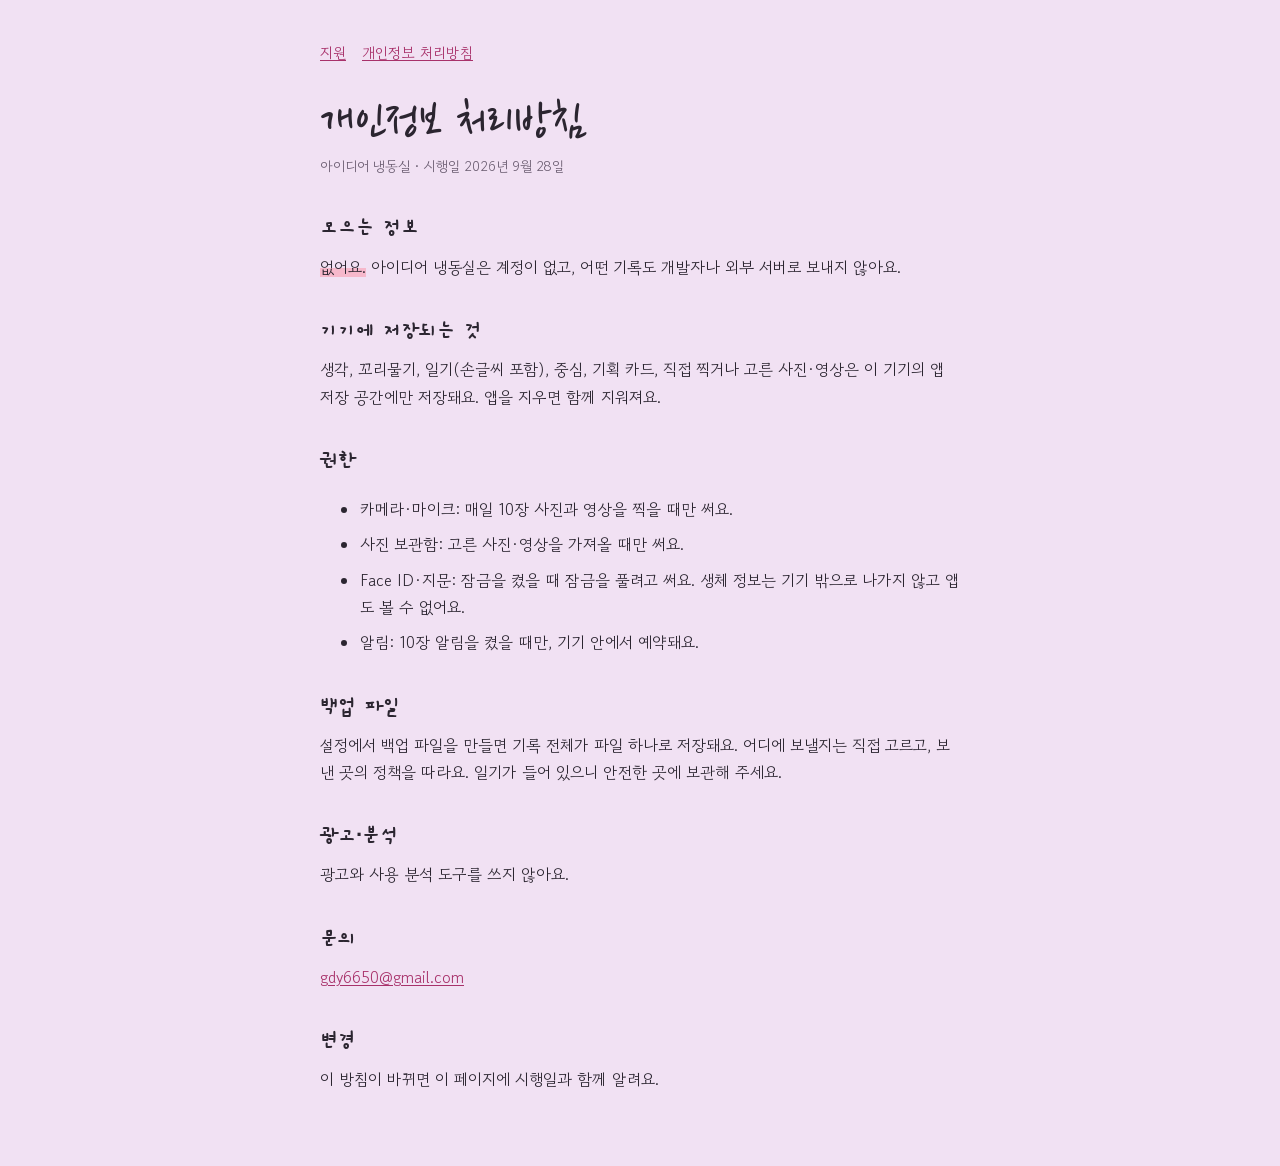
==== privacy.html @ 3c1d5499 "Add support and privacy pages for 아이디어 냉동실 Co-Authored-By: Claude Opus 5.5 (1M context) <noreply@ant" ====
<!doctype html><html lang="ko"><head><meta charset="utf-8"><meta name="viewport" content="width=device-width,initial-scale=1"><link rel="preconnect" href="https://fonts.googleapis.com"><link rel="stylesheet" href="https://fonts.googleapis.com/css2?family=Nanum+Pen+Script&family=Gaegu:wght@700&family=Gowun+Dodum&display=swap"><link rel="stylesheet" href="style.css"><title>아이디어 냉동실 개인정보 처리방침</title></head><body><main>
<nav><a href="./">지원</a><a href="privacy.html">개인정보 처리방침</a></nav>
<h1>개인정보 처리방침</h1>
<p class="meta">아이디어 냉동실 · 시행일 2026년 9월 28일</p>
<h2>모으는 정보</h2>
<p><span class="mk">없어요.</span> 아이디어 냉동실은 계정이 없고, 어떤 기록도 개발자나 외부 서버로 보내지 않아요.</p>
<h2>기기에 저장되는 것</h2>
<p>생각, 꼬리물기, 일기(손글씨 포함), 중심, 기획 카드, 직접 찍거나 고른 사진·영상은 이 기기의 앱 저장 공간에만 저장돼요. 앱을 지우면 함께 지워져요.</p>
<h2>권한</h2>
<ul>
<li>카메라·마이크: 매일 10장 사진과 영상을 찍을 때만 써요.</li>
<li>사진 보관함: 고른 사진·영상을 가져올 때만 써요.</li>
<li>Face ID·지문: 잠금을 켰을 때 잠금을 풀려고 써요. 생체 정보는 기기 밖으로 나가지 않고 앱도 볼 수 없어요.</li>
<li>알림: 10장 알림을 켰을 때만, 기기 안에서 예약돼요.</li>
</ul>
<h2>백업 파일</h2>
<p>설정에서 백업 파일을 만들면 기록 전체가 파일 하나로 저장돼요. 어디에 보낼지는 직접 고르고, 보낸 곳의 정책을 따라요. 일기가 들어 있으니 안전한 곳에 보관해 주세요.</p>
<h2>광고·분석</h2>
<p>광고와 사용 분석 도구를 쓰지 않아요.</p>
<h2>문의</h2>
<p><a href="mailto:gdy6650@gmail.com">gdy6650@gmail.com</a></p>
<h2>변경</h2>
<p>이 방침이 바뀌면 이 페이지에 시행일과 함께 알려요.</p>
</main></body></html>
---- style.css ----
:root{--paper:#F1E1F3;--paperLight:#FBF5FC;--ink:#2B2530;--inkSoft:#6A5C70;--marker:#F6B8CB;--accent:#A8316A}
@media (prefers-color-scheme:dark){:root{--paper:#211A25;--paperLight:#2C2331;--ink:#EADCF0;--inkSoft:#B9A6C0;--marker:#6B2C4A;--accent:#F29BBB}}
*{box-sizing:border-box}
body{margin:0;background:var(--paper);color:var(--ink);font-family:"Gowun Dodum","Apple SD Gothic Neo","Noto Sans KR",sans-serif;line-height:1.7;padding-inline:20px;padding-block:40px 64px}
main{max-width:640px;margin:0 auto}
h1{font-family:"Nanum Pen Script",cursive;font-weight:400;font-size:52px;line-height:1.1;margin:0 0 4px}
h2{font-family:"Gaegu",sans-serif;font-size:22px;margin:32px 0 6px}
p,li{margin:0 0 8px}
.meta{color:var(--inkSoft);font-size:14px}
.mk{background:linear-gradient(transparent 55%,var(--marker) 55% 92%,transparent 92%)}
a{color:var(--accent)}
nav{display:flex;gap:16px;margin-bottom:28px;font-size:15px}
.card{background:var(--paperLight);border:1.5px solid var(--ink);border-radius:9px 6px 11px 7px;padding:16px 20px;box-shadow:3px 3px 0 -1px var(--paper),3px 3px 0 0 var(--inkSoft)}
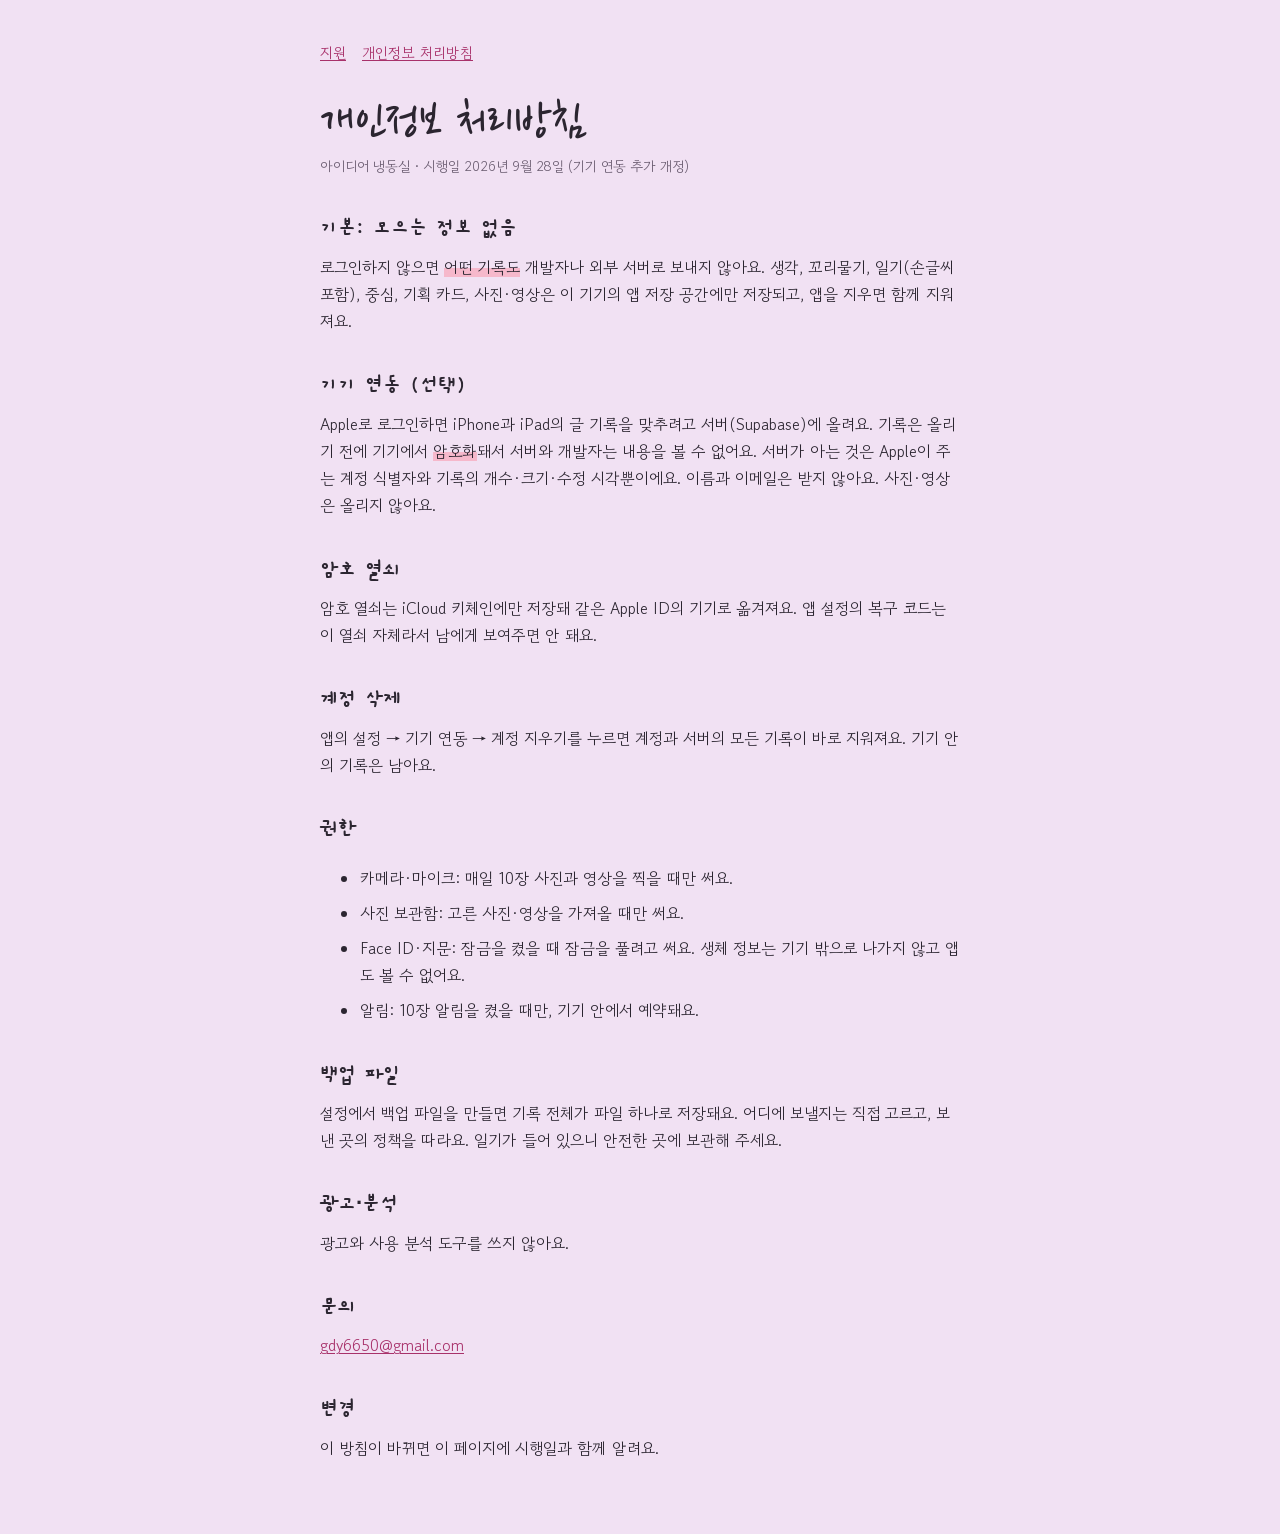
==== commit 0e838795: "Update privacy policy for optional encrypted sync Co-Authored-By: Claude Opus 5.5 (1M context) <nore" ====
--- a/privacy.html
+++ b/privacy.html
@@ -1,11 +1,15 @@
 <!doctype html><html lang="ko"><head><meta charset="utf-8"><meta name="viewport" content="width=device-width,initial-scale=1"><link rel="preconnect" href="https://fonts.googleapis.com"><link rel="stylesheet" href="https://fonts.googleapis.com/css2?family=Nanum+Pen+Script&family=Gaegu:wght@700&family=Gowun+Dodum&display=swap"><link rel="stylesheet" href="style.css"><title>아이디어 냉동실 개인정보 처리방침</title></head><body><main>
 <nav><a href="./">지원</a><a href="privacy.html">개인정보 처리방침</a></nav>
 <h1>개인정보 처리방침</h1>
-<p class="meta">아이디어 냉동실 · 시행일 2026년 9월 28일</p>
-<h2>모으는 정보</h2>
-<p><span class="mk">없어요.</span> 아이디어 냉동실은 계정이 없고, 어떤 기록도 개발자나 외부 서버로 보내지 않아요.</p>
-<h2>기기에 저장되는 것</h2>
-<p>생각, 꼬리물기, 일기(손글씨 포함), 중심, 기획 카드, 직접 찍거나 고른 사진·영상은 이 기기의 앱 저장 공간에만 저장돼요. 앱을 지우면 함께 지워져요.</p>
+<p class="meta">아이디어 냉동실 · 시행일 2026년 9월 28일 (기기 연동 추가 개정)</p>
+<h2>기본: 모으는 정보 없음</h2>
+<p>로그인하지 않으면 <span class="mk">어떤 기록도</span> 개발자나 외부 서버로 보내지 않아요. 생각, 꼬리물기, 일기(손글씨 포함), 중심, 기획 카드, 사진·영상은 이 기기의 앱 저장 공간에만 저장되고, 앱을 지우면 함께 지워져요.</p>
+<h2>기기 연동 (선택)</h2>
+<p>Apple로 로그인하면 iPhone과 iPad의 글 기록을 맞추려고 서버(Supabase)에 올려요. 기록은 올리기 전에 기기에서 <span class="mk">암호화</span>돼서 서버와 개발자는 내용을 볼 수 없어요. 서버가 아는 것은 Apple이 주는 계정 식별자와 기록의 개수·크기·수정 시각뿐이에요. 이름과 이메일은 받지 않아요. 사진·영상은 올리지 않아요.</p>
+<h2>암호 열쇠</h2>
+<p>암호 열쇠는 iCloud 키체인에만 저장돼 같은 Apple ID의 기기로 옮겨져요. 앱 설정의 복구 코드는 이 열쇠 자체라서 남에게 보여주면 안 돼요.</p>
+<h2>계정 삭제</h2>
+<p>앱의 설정 → 기기 연동 → 계정 지우기를 누르면 계정과 서버의 모든 기록이 바로 지워져요. 기기 안의 기록은 남아요.</p>
 <h2>권한</h2>
 <ul>
 <li>카메라·마이크: 매일 10장 사진과 영상을 찍을 때만 써요.</li>
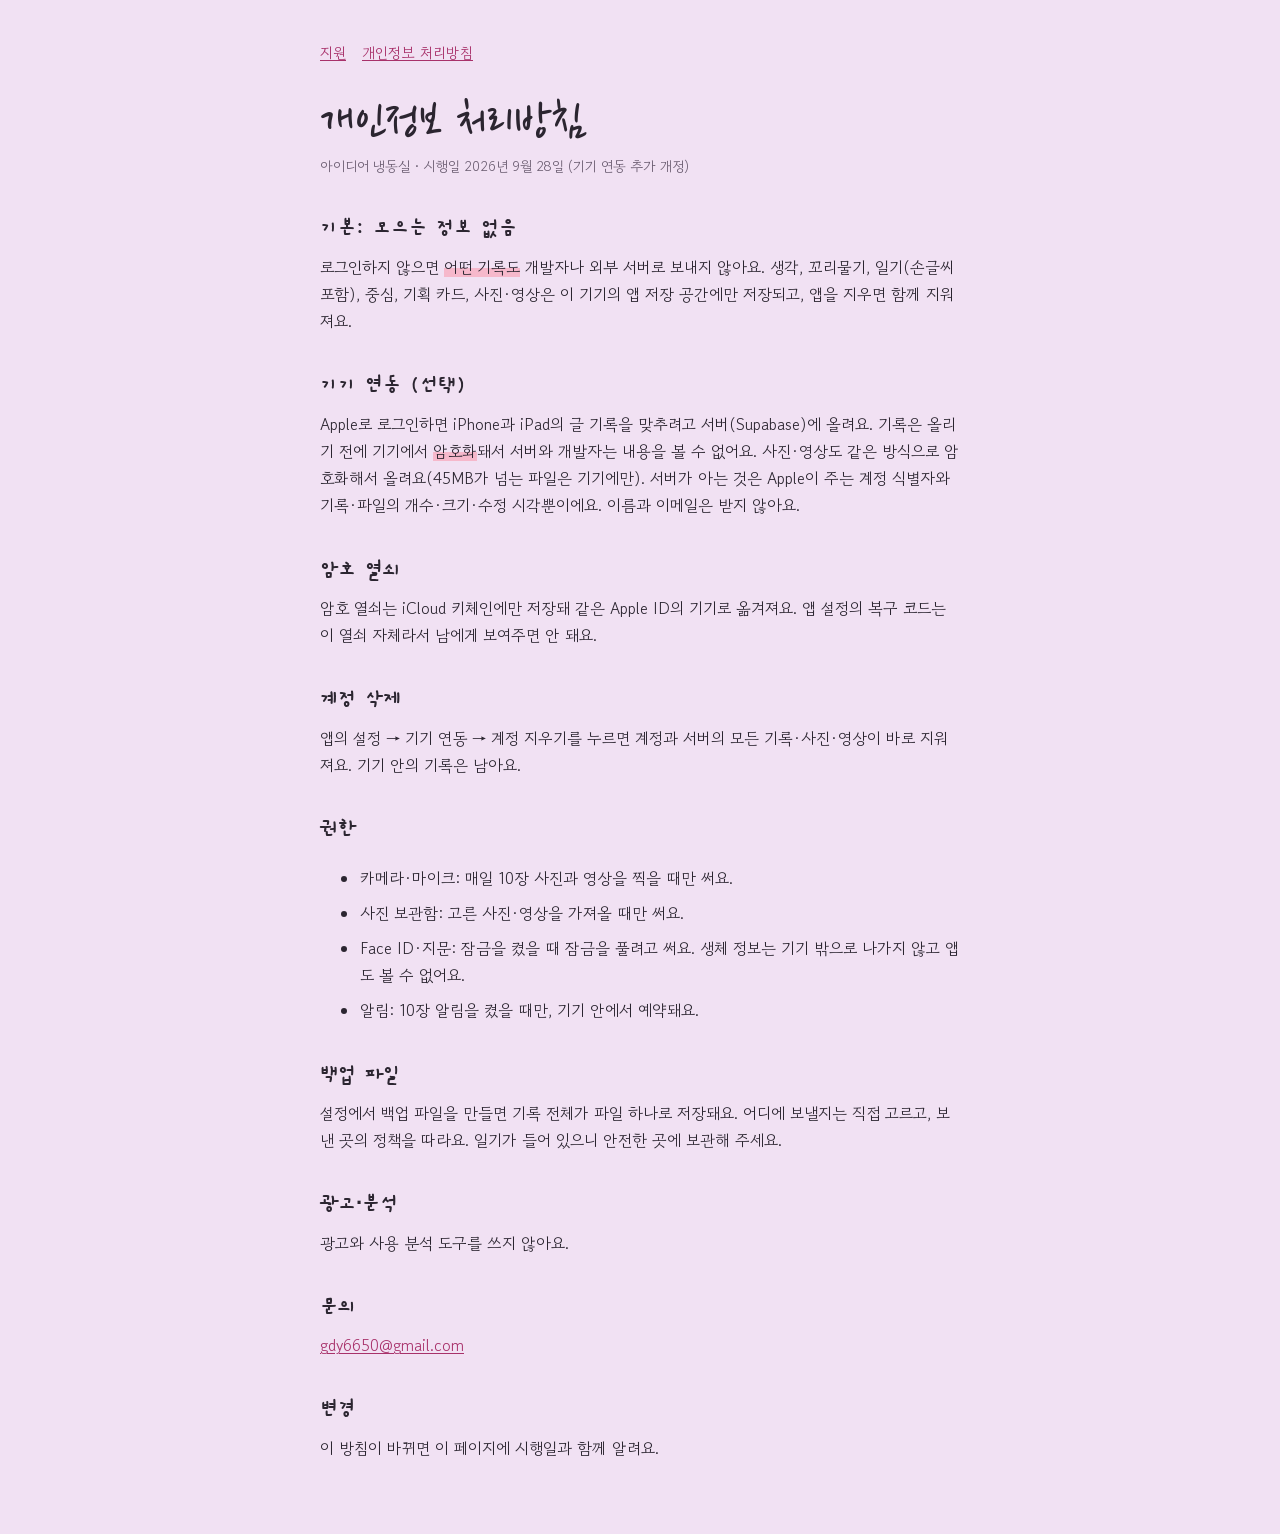
==== commit e58007f8: "Privacy: media now synced encrypted Co-Authored-By: Claude Opus 5.5 (1M context) <noreply@anthropic." ====
--- a/privacy.html
+++ b/privacy.html
@@ -5,11 +5,11 @@
 <h2>기본: 모으는 정보 없음</h2>
 <p>로그인하지 않으면 <span class="mk">어떤 기록도</span> 개발자나 외부 서버로 보내지 않아요. 생각, 꼬리물기, 일기(손글씨 포함), 중심, 기획 카드, 사진·영상은 이 기기의 앱 저장 공간에만 저장되고, 앱을 지우면 함께 지워져요.</p>
 <h2>기기 연동 (선택)</h2>
-<p>Apple로 로그인하면 iPhone과 iPad의 글 기록을 맞추려고 서버(Supabase)에 올려요. 기록은 올리기 전에 기기에서 <span class="mk">암호화</span>돼서 서버와 개발자는 내용을 볼 수 없어요. 서버가 아는 것은 Apple이 주는 계정 식별자와 기록의 개수·크기·수정 시각뿐이에요. 이름과 이메일은 받지 않아요. 사진·영상은 올리지 않아요.</p>
+<p>Apple로 로그인하면 iPhone과 iPad의 글 기록을 맞추려고 서버(Supabase)에 올려요. 기록은 올리기 전에 기기에서 <span class="mk">암호화</span>돼서 서버와 개발자는 내용을 볼 수 없어요. 사진·영상도 같은 방식으로 암호화해서 올려요(45MB가 넘는 파일은 기기에만). 서버가 아는 것은 Apple이 주는 계정 식별자와 기록·파일의 개수·크기·수정 시각뿐이에요. 이름과 이메일은 받지 않아요.</p>
 <h2>암호 열쇠</h2>
 <p>암호 열쇠는 iCloud 키체인에만 저장돼 같은 Apple ID의 기기로 옮겨져요. 앱 설정의 복구 코드는 이 열쇠 자체라서 남에게 보여주면 안 돼요.</p>
 <h2>계정 삭제</h2>
-<p>앱의 설정 → 기기 연동 → 계정 지우기를 누르면 계정과 서버의 모든 기록이 바로 지워져요. 기기 안의 기록은 남아요.</p>
+<p>앱의 설정 → 기기 연동 → 계정 지우기를 누르면 계정과 서버의 모든 기록·사진·영상이 바로 지워져요. 기기 안의 기록은 남아요.</p>
 <h2>권한</h2>
 <ul>
 <li>카메라·마이크: 매일 10장 사진과 영상을 찍을 때만 써요.</li>
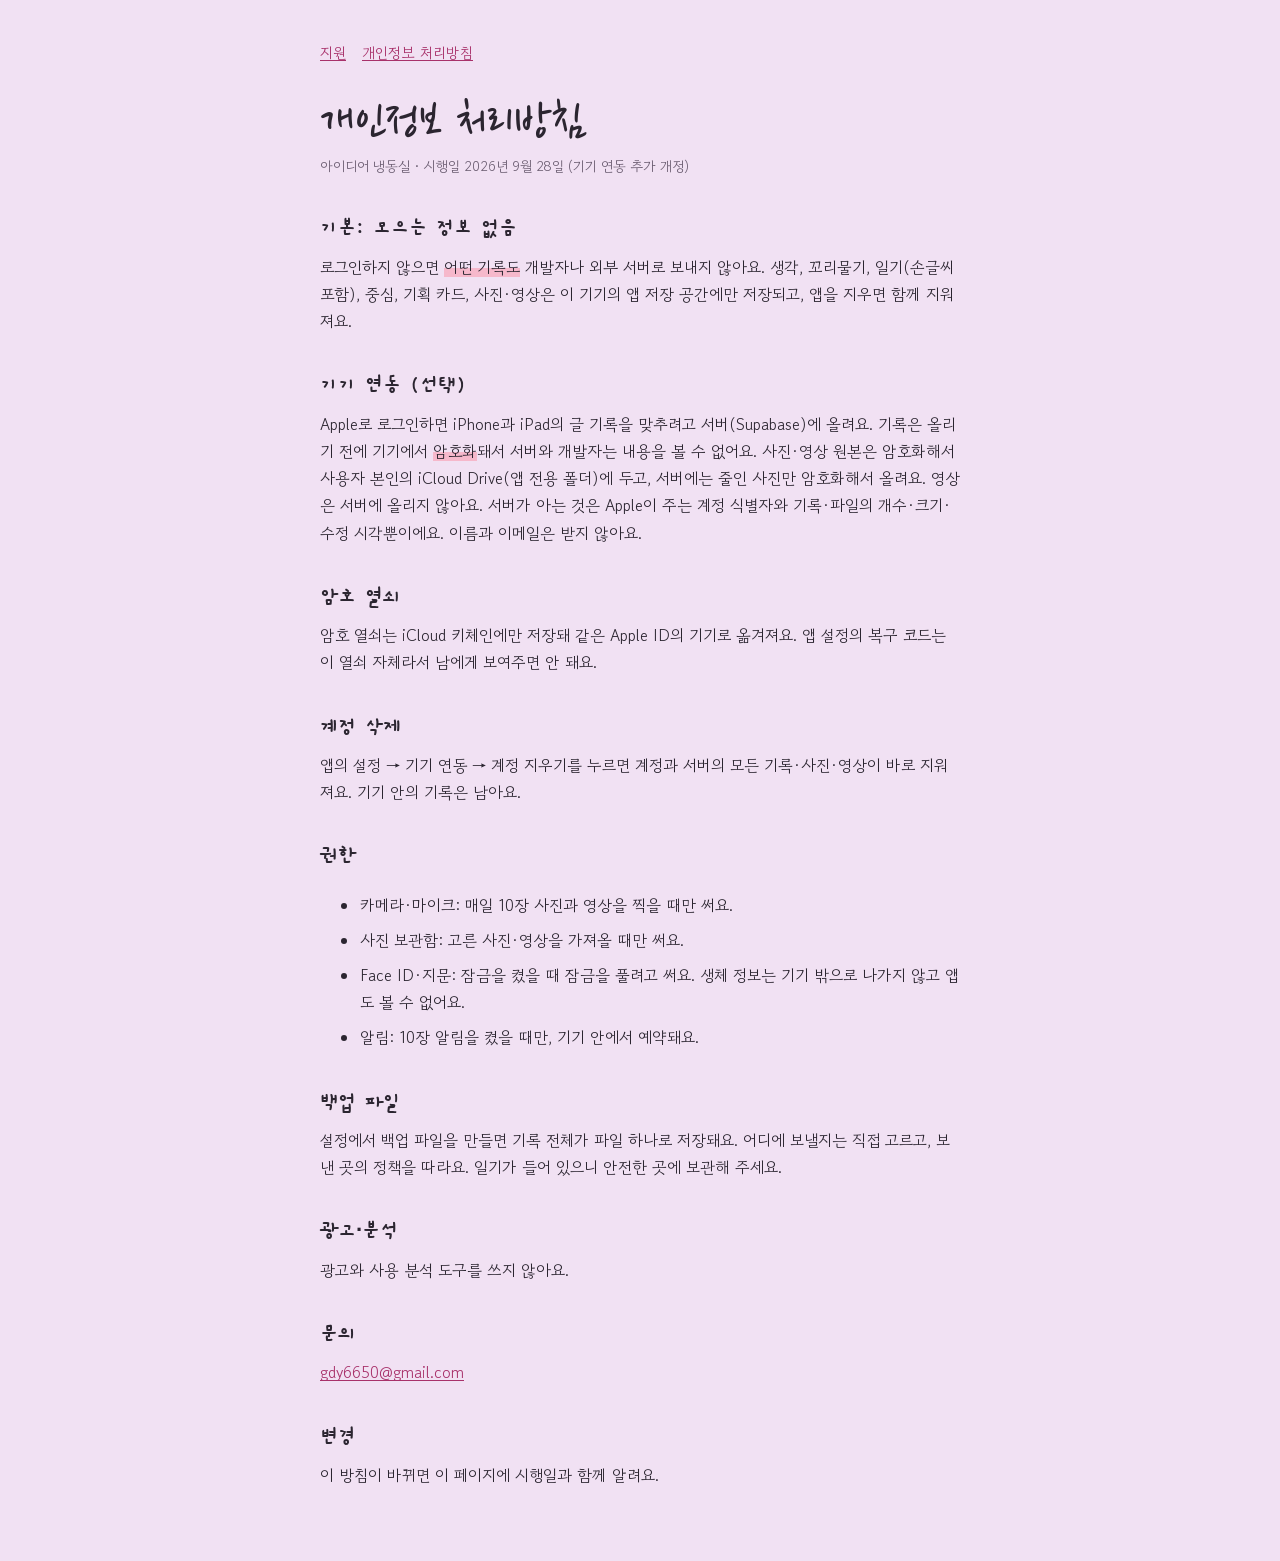
==== commit 24d6330b: "Privacy: originals in the user's iCloud Drive, reduced photos on server Co-Authored-By: Claude Opus " ====
--- a/privacy.html
+++ b/privacy.html
@@ -5,7 +5,7 @@
 <h2>기본: 모으는 정보 없음</h2>
 <p>로그인하지 않으면 <span class="mk">어떤 기록도</span> 개발자나 외부 서버로 보내지 않아요. 생각, 꼬리물기, 일기(손글씨 포함), 중심, 기획 카드, 사진·영상은 이 기기의 앱 저장 공간에만 저장되고, 앱을 지우면 함께 지워져요.</p>
 <h2>기기 연동 (선택)</h2>
-<p>Apple로 로그인하면 iPhone과 iPad의 글 기록을 맞추려고 서버(Supabase)에 올려요. 기록은 올리기 전에 기기에서 <span class="mk">암호화</span>돼서 서버와 개발자는 내용을 볼 수 없어요. 사진·영상도 같은 방식으로 암호화해서 올려요(45MB가 넘는 파일은 기기에만). 서버가 아는 것은 Apple이 주는 계정 식별자와 기록·파일의 개수·크기·수정 시각뿐이에요. 이름과 이메일은 받지 않아요.</p>
+<p>Apple로 로그인하면 iPhone과 iPad의 글 기록을 맞추려고 서버(Supabase)에 올려요. 기록은 올리기 전에 기기에서 <span class="mk">암호화</span>돼서 서버와 개발자는 내용을 볼 수 없어요. 사진·영상 원본은 암호화해서 사용자 본인의 iCloud Drive(앱 전용 폴더)에 두고, 서버에는 줄인 사진만 암호화해서 올려요. 영상은 서버에 올리지 않아요. 서버가 아는 것은 Apple이 주는 계정 식별자와 기록·파일의 개수·크기·수정 시각뿐이에요. 이름과 이메일은 받지 않아요.</p>
 <h2>암호 열쇠</h2>
 <p>암호 열쇠는 iCloud 키체인에만 저장돼 같은 Apple ID의 기기로 옮겨져요. 앱 설정의 복구 코드는 이 열쇠 자체라서 남에게 보여주면 안 돼요.</p>
 <h2>계정 삭제</h2>
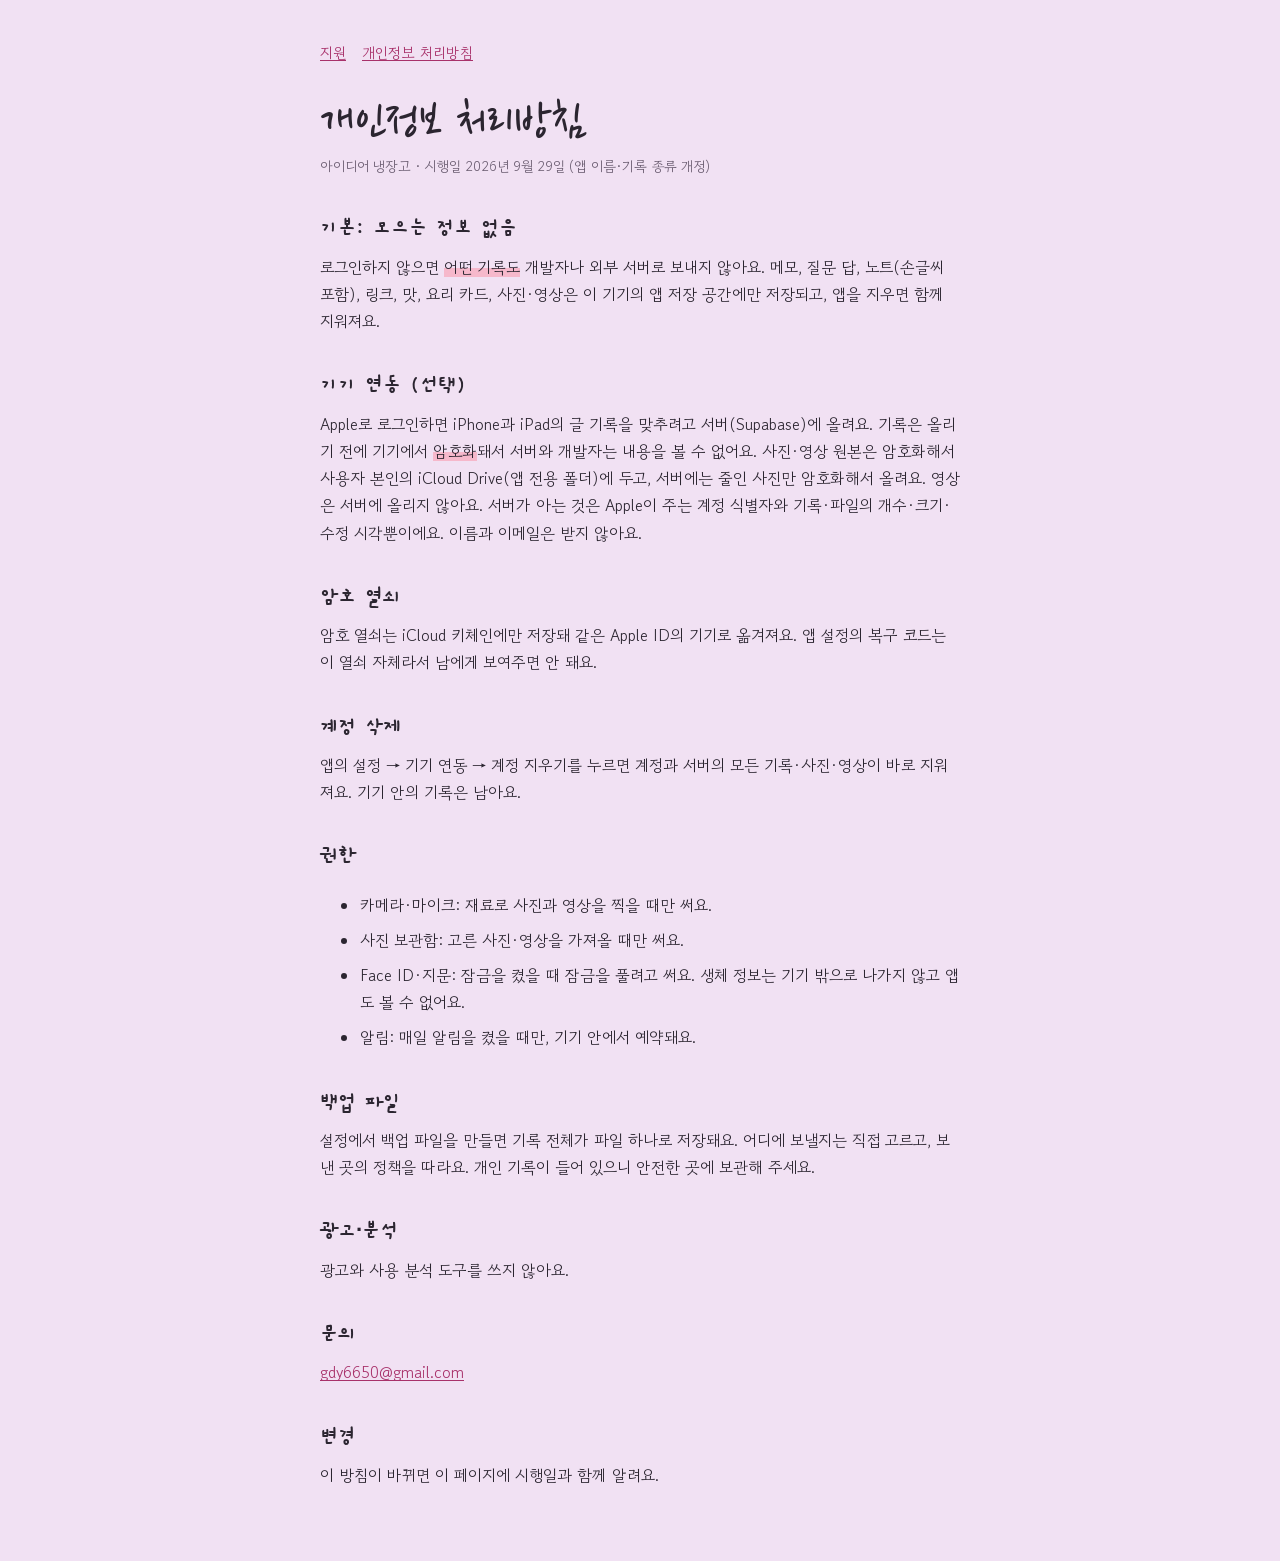
==== commit 4620886e: "Rename to 아이디어 냉장고; update support and privacy copy" ====
--- a/privacy.html
+++ b/privacy.html
@@ -1,9 +1,9 @@
-<!doctype html><html lang="ko"><head><meta charset="utf-8"><meta name="viewport" content="width=device-width,initial-scale=1"><link rel="preconnect" href="https://fonts.googleapis.com"><link rel="stylesheet" href="https://fonts.googleapis.com/css2?family=Nanum+Pen+Script&family=Gaegu:wght@700&family=Gowun+Dodum&display=swap"><link rel="stylesheet" href="style.css"><title>아이디어 냉동실 개인정보 처리방침</title></head><body><main>
+<!doctype html><html lang="ko"><head><meta charset="utf-8"><meta name="viewport" content="width=device-width,initial-scale=1"><link rel="preconnect" href="https://fonts.googleapis.com"><link rel="stylesheet" href="https://fonts.googleapis.com/css2?family=Nanum+Pen+Script&family=Gaegu:wght@700&family=Gowun+Dodum&display=swap"><link rel="stylesheet" href="style.css"><title>아이디어 냉장고 개인정보 처리방침</title></head><body><main>
 <nav><a href="./">지원</a><a href="privacy.html">개인정보 처리방침</a></nav>
 <h1>개인정보 처리방침</h1>
-<p class="meta">아이디어 냉동실 · 시행일 2026년 9월 28일 (기기 연동 추가 개정)</p>
+<p class="meta">아이디어 냉장고 · 시행일 2026년 9월 29일 (앱 이름·기록 종류 개정)</p>
 <h2>기본: 모으는 정보 없음</h2>
-<p>로그인하지 않으면 <span class="mk">어떤 기록도</span> 개발자나 외부 서버로 보내지 않아요. 생각, 꼬리물기, 일기(손글씨 포함), 중심, 기획 카드, 사진·영상은 이 기기의 앱 저장 공간에만 저장되고, 앱을 지우면 함께 지워져요.</p>
+<p>로그인하지 않으면 <span class="mk">어떤 기록도</span> 개발자나 외부 서버로 보내지 않아요. 메모, 질문 답, 노트(손글씨 포함), 링크, 맛, 요리 카드, 사진·영상은 이 기기의 앱 저장 공간에만 저장되고, 앱을 지우면 함께 지워져요.</p>
 <h2>기기 연동 (선택)</h2>
 <p>Apple로 로그인하면 iPhone과 iPad의 글 기록을 맞추려고 서버(Supabase)에 올려요. 기록은 올리기 전에 기기에서 <span class="mk">암호화</span>돼서 서버와 개발자는 내용을 볼 수 없어요. 사진·영상 원본은 암호화해서 사용자 본인의 iCloud Drive(앱 전용 폴더)에 두고, 서버에는 줄인 사진만 암호화해서 올려요. 영상은 서버에 올리지 않아요. 서버가 아는 것은 Apple이 주는 계정 식별자와 기록·파일의 개수·크기·수정 시각뿐이에요. 이름과 이메일은 받지 않아요.</p>
 <h2>암호 열쇠</h2>
@@ -12,13 +12,13 @@
 <p>앱의 설정 → 기기 연동 → 계정 지우기를 누르면 계정과 서버의 모든 기록·사진·영상이 바로 지워져요. 기기 안의 기록은 남아요.</p>
 <h2>권한</h2>
 <ul>
-<li>카메라·마이크: 매일 10장 사진과 영상을 찍을 때만 써요.</li>
+<li>카메라·마이크: 재료로 사진과 영상을 찍을 때만 써요.</li>
 <li>사진 보관함: 고른 사진·영상을 가져올 때만 써요.</li>
 <li>Face ID·지문: 잠금을 켰을 때 잠금을 풀려고 써요. 생체 정보는 기기 밖으로 나가지 않고 앱도 볼 수 없어요.</li>
-<li>알림: 10장 알림을 켰을 때만, 기기 안에서 예약돼요.</li>
+<li>알림: 매일 알림을 켰을 때만, 기기 안에서 예약돼요.</li>
 </ul>
 <h2>백업 파일</h2>
-<p>설정에서 백업 파일을 만들면 기록 전체가 파일 하나로 저장돼요. 어디에 보낼지는 직접 고르고, 보낸 곳의 정책을 따라요. 일기가 들어 있으니 안전한 곳에 보관해 주세요.</p>
+<p>설정에서 백업 파일을 만들면 기록 전체가 파일 하나로 저장돼요. 어디에 보낼지는 직접 고르고, 보낸 곳의 정책을 따라요. 개인 기록이 들어 있으니 안전한 곳에 보관해 주세요.</p>
 <h2>광고·분석</h2>
 <p>광고와 사용 분석 도구를 쓰지 않아요.</p>
 <h2>문의</h2>
